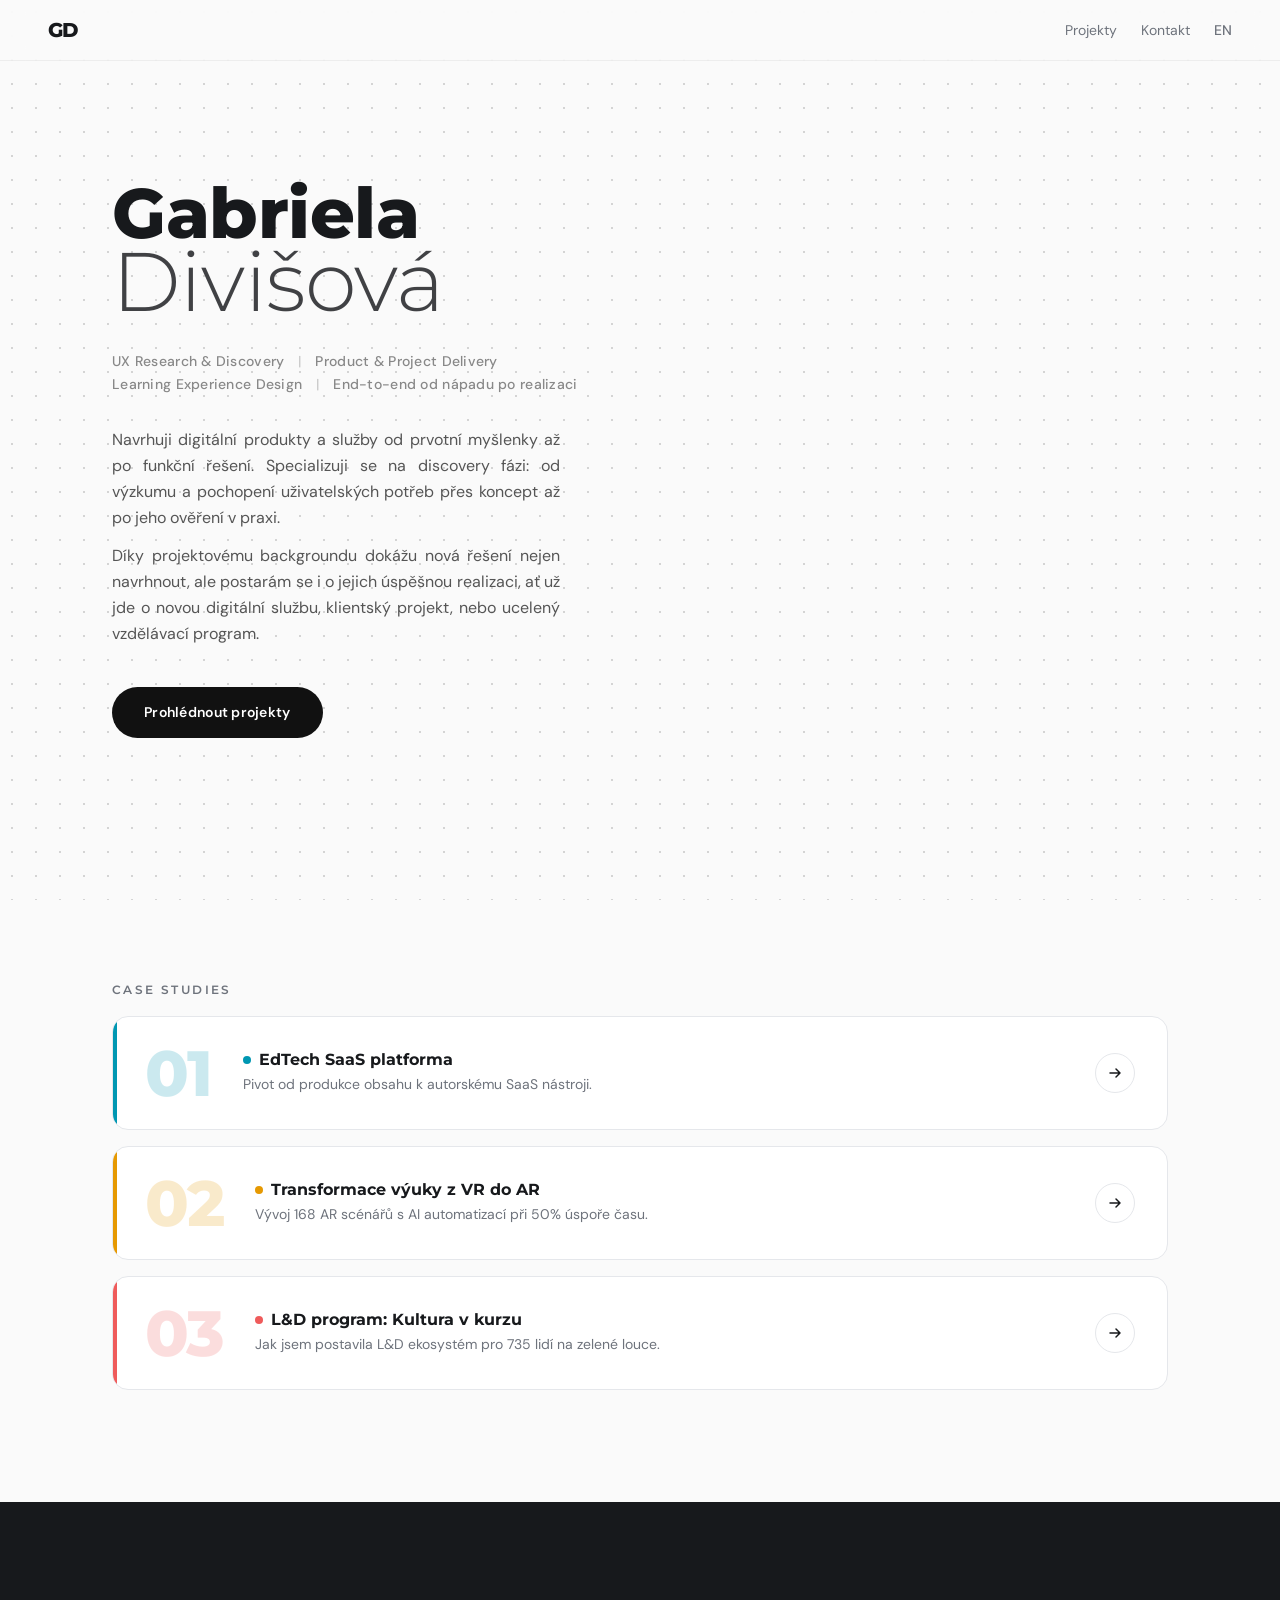
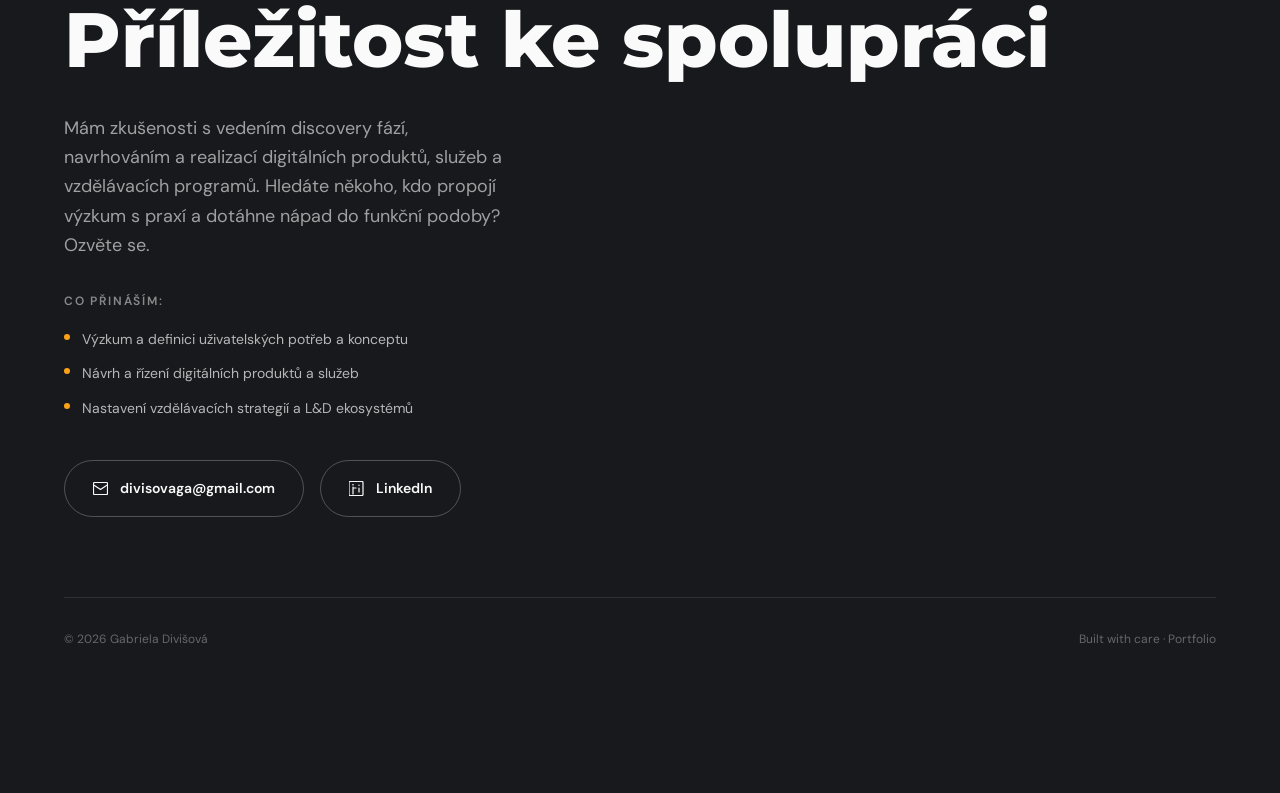
==== index.html @ 26d4492c "Portfolio - kompletní webová verze (8 stránek, CS+EN, 14 obrázků)" ====
<!DOCTYPE html>
<html lang="cs">
<head>
  <meta charset="utf-8">
  <meta name="viewport" content="width=device-width, initial-scale=1.0">
  <title>Gabriela Divišová — UX Research & Discovery</title>
  <meta name="description" content="Portfolio Gabriely Divišové — UX Research, Discovery, Product & Project Delivery, Learning Experience Design.">
  <link rel="stylesheet" href="/assets/css/style.css">
</head>
<body>

<main>

<!-- Navigation -->
<nav class="nav">
  <a href="/" class="nav-logo">GD</a>
  <div class="nav-links">
    <a href="/#work" class="nav-desktop">Projekty</a>
    <a href="/#contact" class="nav-desktop">Kontakt</a>
    <a href="/en/" class="lang">EN</a>
  </div>
</nav>

<!-- Hero Section -->
<section class="hero dot-grid">
  <div class="hero-inner">
    <div class="hero-grid">
      <div>
        <h1>
          <span class="first-name">Gabriela</span>
          <span class="last-name">Divišová</span>
        </h1>
        <p class="hero-subtitle">
          UX Research &amp; Discovery <span class="sep">|</span> Product &amp; Project Delivery<br>
          Learning Experience Design <span class="sep">|</span> End-to-end od nápadu po realizaci
        </p>
        <div class="hero-desc">
          <p>Navrhuji digitální produkty a služby od prvotní myšlenky až po funkční řešení. Specializuji se na discovery fázi: od výzkumu a pochopení uživatelských potřeb přes koncept až po jeho ověření v praxi.</p>
          <p>Díky projektovému backgroundu dokážu nová řešení nejen navrhnout, ale postarám se i o jejich úspěšnou realizaci, ať už jde o novou digitální službu, klientský projekt, nebo ucelený vzdělávací program.</p>
        </div>
        <a href="#work" class="btn-primary fade-up delay-4">Prohlédnout projekty</a>
      </div>
    </div>
  </div>
</section>

<!-- Case Studies Section -->
<section class="case-studies" id="work">
  <p class="section-label">Case Studies</p>
  <div class="case-studies-list">

    <!-- Card 01 - EdTech SaaS (cyan) -->
    <a href="/case/edtech-saas/" class="case-card">
      <div class="accent-bar" style="background:#0097b2"></div>
      <div class="hover-bar" style="background:#0097b2"></div>
      <div class="case-card-inner">
        <div class="case-number cs-cyan">01</div>
        <div class="case-content">
          <div class="case-title-row">
            <span class="case-dot bg-cyan"></span>
            <span class="case-title">EdTech SaaS platforma</span>
          </div>
          <p class="case-desc">Pivot od produkce obsahu k autorskému SaaS nástroji.</p>
        </div>
        <div class="case-arrow">
          <svg width="16" height="16" viewBox="0 0 16 16" fill="none">
            <path d="M3 8h10M9 4l4 4-4 4" stroke="currentColor" stroke-width="1.5" stroke-linecap="round" stroke-linejoin="round"/>
          </svg>
        </div>
      </div>
    </a>

    <!-- Card 02 - VR to AR (amber) -->
    <a href="/case/vr-ar/" class="case-card">
      <div class="accent-bar" style="background:#e69902"></div>
      <div class="hover-bar" style="background:#e69902"></div>
      <div class="case-card-inner">
        <div class="case-number cs-amber">02</div>
        <div class="case-content">
          <div class="case-title-row">
            <span class="case-dot bg-amber"></span>
            <span class="case-title">Transformace výuky z VR do AR</span>
          </div>
          <p class="case-desc">Vývoj 168 AR scénářů s AI automatizací při 50% úspoře času.</p>
        </div>
        <div class="case-arrow">
          <svg width="16" height="16" viewBox="0 0 16 16" fill="none">
            <path d="M3 8h10M9 4l4 4-4 4" stroke="currentColor" stroke-width="1.5" stroke-linecap="round" stroke-linejoin="round"/>
          </svg>
        </div>
      </div>
    </a>

    <!-- Card 03 - Kultura v kurzu (coral) -->
    <a href="/case/kultura-v-kurzu/" class="case-card">
      <div class="accent-bar" style="background:#ef5b5b"></div>
      <div class="hover-bar" style="background:#ef5b5b"></div>
      <div class="case-card-inner">
        <div class="case-number cs-coral">03</div>
        <div class="case-content">
          <div class="case-title-row">
            <span class="case-dot bg-coral"></span>
            <span class="case-title">L&amp;D program: Kultura v kurzu</span>
          </div>
          <p class="case-desc">Jak jsem postavila L&amp;D ekosystém pro 735 lidí na zelené louce.</p>
        </div>
        <div class="case-arrow">
          <svg width="16" height="16" viewBox="0 0 16 16" fill="none">
            <path d="M3 8h10M9 4l4 4-4 4" stroke="currentColor" stroke-width="1.5" stroke-linecap="round" stroke-linejoin="round"/>
          </svg>
        </div>
      </div>
    </a>

  </div>
</section>

<!-- Contact Section -->
<section class="contact" id="contact">
  <div class="contact-inner">
    <h2 class="contact-title">Příležitost ke spolupráci</h2>
    <p class="contact-text">
      Mám zkušenosti s vedením discovery fází, navrhováním a realizací digitálních produktů, služeb a vzdělávacích programů. Hledáte někoho, kdo propojí výzkum s praxí a dotáhne nápad do funkční podoby? Ozvěte se.
    </p>
    <div class="contact-bring">
      <p class="contact-bring-label">Co přináším:</p>
      <ul class="contact-bring-list">
        <li><span class="dot"></span>Výzkum a definici uživatelských potřeb a konceptu</li>
        <li><span class="dot"></span>Návrh a řízení digitálních produktů a služeb</li>
        <li><span class="dot"></span>Nastavení vzdělávacích strategií a L&amp;D ekosystémů</li>
      </ul>
    </div>
    <div class="contact-buttons">
      <a href="mailto:divisovaga@gmail.com" class="btn-outline-light">
        <svg class="contact-btn-icon" viewBox="0 0 15 15" fill="none" xmlns="http://www.w3.org/2000/svg">
          <path d="M1.5 4.5l6 4 6-4m-12 9h12a1 1 0 001-1v-10a1 1 0 00-1-1h-12a1 1 0 00-1 1v10a1 1 0 001 1z" stroke="currentColor" stroke-width="1.2" stroke-linecap="round" stroke-linejoin="round"/>
        </svg>
        divisovaga@gmail.com
      </a>
      <a href="https://www.linkedin.com/in/gabrieladivisova/" target="_blank" rel="noopener noreferrer" class="btn-outline-light">
        <svg class="contact-btn-icon" viewBox="0 0 15 15" fill="none" xmlns="http://www.w3.org/2000/svg">
          <path d="M4 6v7M4 3.5v.5m0 3h3m3 0v4m0-7v.5m-9-4h12a1 1 0 011 1v12a1 1 0 01-1 1h-12a1 1 0 01-1-1v-12a1 1 0 011-1z" stroke="currentColor" stroke-width="1.2" stroke-linecap="round" stroke-linejoin="round"/>
          <circle cx="4" cy="3.5" r=".5" fill="currentColor"/>
        </svg>
        LinkedIn
      </a>
    </div>
    <div class="contact-footer">
      <span>&copy; 2026 Gabriela Divišová</span>
      <span>Built with care &middot; Portfolio</span>
    </div>
  </div>
</section>

</main>

</body>
</html>
---- assets/css/style.css ----
/* ============================================
   Portfolio — Gabriela Divišová
   Design system: Montserrat + DM Sans
   ============================================ */

/* --- Fonts (Google Fonts fallback) --- */
@import url('https://fonts.googleapis.com/css2?family=DM+Sans:ital,opsz,wght@0,9..40,400;0,9..40,500;0,9..40,700;1,9..40,400&family=Montserrat:wght@300;600;700;800&display=swap');

/* --- CSS Variables --- */
:root {
  /* Colors */
  --bg: #fafafa;
  --fg: #17191c;
  --muted: #6e737c;
  --body: #555555;
  --soft: #888888;
  --separator: #cccccc;
  --card-bg: #ffffff;
  --border: #e5e7eb;
  --btn-bg: #111111;

  /* Accent colors for case studies */
  --cs-cyan: #0097b2;
  --cs-amber: #e69902;
  --cs-coral: #ef5b5b;

  /* Contact section */
  --contact-bg: #17191c;
  --contact-text: #fafafa;

  /* Typography */
  --font-display: 'Montserrat', system-ui, sans-serif;
  --font-body: 'DM Sans', system-ui, sans-serif;

  /* Layout */
  --max-width: 72rem; /* 1152px */
  --nav-height: 61px;
}

/* --- Reset --- */
*, *::before, *::after {
  margin: 0;
  padding: 0;
  box-sizing: border-box;
}

html {
  scroll-behavior: smooth;
}

body {
  font-family: var(--font-body);
  background: var(--bg);
  color: var(--fg);
  line-height: 1.625;
  -webkit-font-smoothing: antialiased;
  -moz-osx-font-smoothing: grayscale;
}

img {
  max-width: 100%;
  height: auto;
  display: block;
}

a {
  color: inherit;
  text-decoration: none;
}

ul {
  list-style: none;
}

/* --- Dot Grid Background --- */
.dot-grid {
  position: relative;
  background-image: radial-gradient(circle, #d4d4d4 1px, transparent 1px);
  background-size: 24px 24px;
}

/* --- Navigation --- */
.nav {
  position: fixed;
  top: 0;
  left: 0;
  right: 0;
  z-index: 50;
  height: var(--nav-height);
  padding: 16px 48px;
  display: flex;
  align-items: center;
  justify-content: space-between;
  background: rgba(250, 250, 250, 0.8);
  backdrop-filter: blur(12px);
  -webkit-backdrop-filter: blur(12px);
  border-bottom: 1px solid rgba(0, 0, 0, 0.05);
}

.nav-logo {
  font-family: var(--font-display);
  font-size: 1.25rem;
  font-weight: 800;
  letter-spacing: -0.03em;
  transition: opacity 0.2s;
}

.nav-logo:hover {
  opacity: 0.7;
}

.nav-links {
  display: flex;
  align-items: center;
  gap: 24px;
}

.nav-links a {
  font-size: 0.875rem;
  color: var(--muted);
  transition: color 0.2s;
}

.nav-links a:hover {
  color: var(--fg);
}

.nav-links a.lang {
  font-weight: 500;
}

/* Hide desktop-only links on mobile */
@media (max-width: 767px) {
  .nav {
    padding: 16px 24px;
  }
  .nav-desktop {
    display: none;
  }
}

/* --- Hero Section --- */
.hero {
  min-height: 100vh;
  padding-top: calc(var(--nav-height) + 0px);
  display: flex;
  align-items: center;
  overflow: hidden;
  background-color: #fafafa;
}

.hero-inner {
  position: relative;
  z-index: 10;
  width: 100%;
  max-width: var(--max-width);
  margin: 0 auto;
  padding: 0 48px 40px;
}

.hero-grid {
  display: grid;
  grid-template-columns: 1fr;
  gap: 32px;
  align-items: center;
}

@media (min-width: 1024px) {
  .hero-grid {
    grid-template-columns: 3fr 2fr;
    gap: 48px;
  }
}

@media (max-width: 767px) {
  .hero-inner {
    padding: 0 24px 40px;
  }
}

/* --- Typography --- */
h1 {
  font-family: var(--font-display);
  line-height: 0.88;
  letter-spacing: -0.02em;
  margin-bottom: 2rem;
}

h1 .first-name {
  display: block;
  font-size: clamp(2.8rem, 5.5vw, 4.5rem);
  font-weight: 800;
  color: var(--fg);
}

h1 .last-name {
  display: block;
  font-size: clamp(3.2rem, 6.5vw, 5.2rem);
  font-weight: 300;
  color: rgba(23, 25, 28, 0.82);
  letter-spacing: -0.01em;
}

/* Hero subtitle */
.hero-subtitle {
  font-size: 0.875rem;
  font-weight: 500;
  letter-spacing: 0.02em;
  line-height: 1.625;
  color: var(--soft);
  margin-bottom: 2rem;
}

.hero-subtitle .sep {
  color: var(--separator);
  margin: 0 0.6rem;
}

/* Hero description */
.hero-desc {
  max-width: 28rem;
  display: flex;
  flex-direction: column;
  gap: 0.75rem;
  margin-bottom: 2.5rem;
}

.hero-desc p {
  font-size: 1rem;
  line-height: 1.625;
  color: var(--body);
  text-align: justify;
}

/* --- Buttons --- */
.btn-primary {
  display: inline-block;
  padding: 14px 32px;
  border-radius: 9999px;
  background: var(--btn-bg);
  color: #fff;
  font-size: 0.875rem;
  font-weight: 600;
  letter-spacing: 0.02em;
  transition: opacity 0.2s;
}

.btn-primary:hover {
  opacity: 0.75;
}

.btn-outline-light {
  display: inline-flex;
  align-items: center;
  gap: 12px;
  padding: 16px 28px;
  border-radius: 9999px;
  border: 1px solid rgba(250, 250, 250, 0.25);
  color: var(--contact-text);
  font-size: 0.875rem;
  font-weight: 600;
  transition: background 0.2s;
}

.btn-outline-light:hover {
  background: rgba(250, 250, 250, 0.1);
}

.btn-light {
  display: inline-flex;
  align-items: center;
  gap: 12px;
  padding: 16px 28px;
  border-radius: 9999px;
  background: var(--contact-text);
  color: var(--fg);
  font-size: 0.875rem;
  font-weight: 600;
  transition: opacity 0.2s;
}

.btn-light:hover {
  opacity: 0.9;
}

/* --- Section Headings --- */
.section-label {
  font-family: var(--font-display);
  font-size: 0.75rem;
  font-weight: 600;
  text-transform: uppercase;
  letter-spacing: 0.2em;
  color: var(--muted);
  margin-bottom: 1rem;
}

/* --- Case Studies Section --- */
.case-studies {
  padding: 80px 48px 112px;
  max-width: var(--max-width);
  margin: 0 auto;
}

@media (max-width: 767px) {
  .case-studies {
    padding: 40px 24px 80px;
  }
}

.case-studies-list {
  display: flex;
  flex-direction: column;
  gap: 16px;
}

/* Individual case study card */
.case-card {
  position: relative;
  overflow: hidden;
  border-radius: 16px;
  background: var(--card-bg);
  border: 1px solid var(--border);
  transition: box-shadow 0.3s;
  cursor: pointer;
  display: block;
}

.case-card:hover {
  box-shadow: 0 4px 12px rgba(0, 0, 0, 0.06);
}

.case-card-inner {
  display: flex;
  align-items: center;
  gap: 20px;
  padding: 24px 32px;
}

@media (min-width: 768px) {
  .case-card-inner {
    gap: 32px;
  }
}

@media (max-width: 767px) {
  .case-card-inner {
    padding: 20px;
    gap: 16px;
  }
}

.case-number {
  font-family: var(--font-display);
  font-weight: 800;
  line-height: 1;
  flex-shrink: 0;
  user-select: none;
  font-size: clamp(2.5rem, 6vw, 4rem);
  letter-spacing: -0.03em;
  opacity: 0.2;
}

.case-content {
  flex: 1;
  min-width: 0;
}

.case-title-row {
  display: flex;
  align-items: center;
  gap: 8px;
  margin-bottom: 4px;
}

.case-dot {
  width: 8px;
  height: 8px;
  border-radius: 50%;
  flex-shrink: 0;
}

.case-title {
  font-family: var(--font-display);
  font-size: 1rem;
  font-weight: 700;
  line-height: 1.25;
}

.case-desc {
  color: var(--muted);
  font-size: 0.875rem;
  line-height: 1.5;
}

.case-arrow {
  flex-shrink: 0;
  display: flex;
  align-items: center;
  justify-content: center;
  width: 40px;
  height: 40px;
  border-radius: 50%;
  border: 1px solid var(--border);
  transition: transform 0.3s;
}

.case-card:hover .case-arrow {
  transform: translateX(2px);
}

/* Case card accent border (left) + bottom hover bar */
.case-card .accent-bar {
  position: absolute;
  left: 0;
  top: 0;
  bottom: 0;
  width: 4px;
}

.case-card .hover-bar {
  position: absolute;
  bottom: 0;
  left: 0;
  right: 0;
  height: 2px;
  opacity: 0;
  transition: opacity 0.3s;
}

.case-card:hover .hover-bar {
  opacity: 1;
}

/* --- Case Study Colors --- */
.cs-cyan {
  color: var(--cs-cyan);
}
.bg-cyan {
  background: var(--cs-cyan);
}
.border-cyan {
  border-left-color: var(--cs-cyan);
}

.cs-amber {
  color: var(--cs-amber);
}
.bg-amber {
  background: var(--cs-amber);
}
.border-amber {
  border-left-color: var(--cs-amber);
}

.cs-coral {
  color: var(--cs-coral);
}
.bg-coral {
  background: var(--cs-coral);
}
.border-coral {
  border-left-color: var(--cs-coral);
}

/* --- Contact Section --- */
.contact {
  position: relative;
  overflow: hidden;
  background: var(--contact-bg);
  color: var(--contact-text);
  padding: 96px 48px 144px;
}

@media (max-width: 767px) {
  .contact {
    padding: 60px 24px 80px;
  }
}

.contact-inner {
  position: relative;
  z-index: 10;
  max-width: var(--max-width);
  margin: 0 auto;
}

.contact-title {
  font-family: var(--font-display);
  font-size: clamp(3rem, 6vw, 5rem);
  font-weight: 800;
  line-height: 1.1;
  margin-bottom: 2rem;
}

.contact-text {
  color: rgba(250, 250, 250, 0.6);
  font-size: 1.125rem;
  line-height: 1.625;
  max-width: 28rem;
  margin-bottom: 2rem;
}

.contact-bring {
  margin-bottom: 2.5rem;
}

.contact-bring-label {
  color: rgba(250, 250, 250, 0.5);
  font-size: 0.75rem;
  font-weight: 600;
  text-transform: uppercase;
  letter-spacing: 0.15em;
  margin-bottom: 1rem;
}

.contact-bring-list {
  display: flex;
  flex-direction: column;
  gap: 12px;
}

.contact-bring-list li {
  display: flex;
  gap: 12px;
  color: rgba(250, 250, 250, 0.7);
  font-size: 0.875rem;
  line-height: 1.625;
}

.contact-bring-list li .dot {
  margin-top: 6px;
  width: 6px;
  height: 6px;
  border-radius: 50%;
  background: hsl(36, 98%, 54%);
  flex-shrink: 0;
}

.contact-buttons {
  display: flex;
  flex-direction: column;
  gap: 16px;
}

@media (min-width: 640px) {
  .contact-buttons {
    flex-direction: row;
  }
}

.contact-btn-icon {
  width: 15px;
  height: 15px;
  flex-shrink: 0;
}

/* --- Footer --- */
.contact-footer {
  margin-top: 80px;
  padding-top: 32px;
  border-top: 1px solid rgba(250, 250, 250, 0.1);
  display: flex;
  flex-direction: column;
  gap: 16px;
  color: rgba(250, 250, 250, 0.35);
  font-size: 0.75rem;
}

@media (min-width: 768px) {
  .contact-footer {
    flex-direction: row;
    justify-content: space-between;
    align-items: center;
  }
}

/* ============================================
   Case Study Page Styles
   ============================================ */

.cs-page {
  padding-top: var(--nav-height);
}

.cs-back {
  max-width: var(--max-width);
  margin: 0 auto;
  padding: 24px 48px 0;
}

@media (max-width: 767px) {
  .cs-back {
    padding: 16px 24px 0;
  }
}

.cs-back a {
  display: inline-flex;
  align-items: center;
  gap: 6px;
  font-size: 0.875rem;
  color: var(--muted);
  transition: color 0.2s;
}

.cs-back a:hover {
  color: var(--fg);
}

.cs-back a svg {
  width: 14px;
  height: 14px;
}

.cs-header {
  max-width: var(--max-width);
  margin: 0 auto;
  padding: 16px 48px 0;
  position: relative;
}

@media (max-width: 767px) {
  .cs-header {
    padding: 12px 24px 0;
  }
}

.cs-number-deco {
  position: absolute;
  right: 48px;
  top: -20px;
  font-family: var(--font-display);
  font-weight: 800;
  font-size: clamp(6rem, 15vw, 12rem);
  line-height: 1;
  letter-spacing: -0.03em;
  opacity: 0.06;
  user-select: none;
  pointer-events: none;
}

@media (max-width: 767px) {
  .cs-number-deco {
    right: 24px;
  }
}

.cs-title {
  font-family: var(--font-display);
  font-size: clamp(2rem, 4vw, 3.5rem);
  font-weight: 800;
  line-height: 1.1;
  margin-bottom: 0.5rem;
}

.cs-meta {
  font-size: 0.875rem;
  color: var(--muted);
  margin-bottom: 2rem;
}

.cs-quote {
  font-style: italic;
  color: var(--body);
  max-width: 42rem;
  margin-bottom: 3rem;
  line-height: 1.7;
  border-left: 3px solid var(--separator);
  padding-left: 1.25rem;
}

/* --- Case Study Content --- */
.cs-content {
  max-width: var(--max-width);
  margin: 0 auto;
  padding: 0 48px 64px;
}

@media (max-width: 767px) {
  .cs-content {
    padding: 0 24px 48px;
  }
}

.cs-section {
  margin-bottom: 3rem;
}

.cs-section h2 {
  font-family: var(--font-display);
  font-size: 0.75rem;
  font-weight: 600;
  text-transform: uppercase;
  letter-spacing: 0.2em;
  color: var(--muted);
  margin-bottom: 1rem;
}

.cs-section p {
  font-size: 1rem;
  line-height: 1.75;
  color: var(--body);
  margin-bottom: 1rem;
}

.cs-section ul {
  display: flex;
  flex-direction: column;
  gap: 10px;
  margin-bottom: 1.5rem;
}

.cs-section ul li {
  font-size: 1rem;
  line-height: 1.75;
  color: var(--body);
  padding-left: 1.5rem;
  position: relative;
}

.cs-section ul li::before {
  content: '';
  position: absolute;
  left: 0;
  top: 10px;
  width: 6px;
  height: 6px;
  border-radius: 50%;
  flex-shrink: 0;
}

.cs-section ul li strong {
  font-weight: 600;
  color: var(--fg);
}

/* --- Sample Grids --- */
.sample-block {
  margin-bottom: 2.5rem;
}

.sample-label {
  font-family: var(--font-display);
  font-size: 0.75rem;
  font-weight: 600;
  text-transform: uppercase;
  letter-spacing: 0.15em;
  color: var(--muted);
  margin-bottom: 1rem;
}

.sample-grid {
  display: grid;
  grid-template-columns: 1fr;
  gap: 16px;
}

@media (min-width: 768px) {
  .sample-grid {
    grid-template-columns: 1fr 1fr;
  }
}

.sample-item {
  display: flex;
  flex-direction: column;
  gap: 8px;
}

.sample-item img {
  width: 100%;
  border-radius: 8px;
  border: 1px solid var(--border);
  cursor: pointer;
  transition: box-shadow 0.2s;
}

.sample-item img:hover {
  box-shadow: 0 4px 16px rgba(0, 0, 0, 0.08);
}

.sample-item .caption {
  font-size: 0.75rem;
  color: var(--muted);
  line-height: 1.4;
}

/* --- Reflection Box --- */
.reflection-box {
  background: #f2f2f4;
  border-radius: 12px;
  padding: 24px 32px;
  margin-top: 2rem;
}

.reflection-box .reflection-label {
  font-family: var(--font-display);
  font-size: 0.75rem;
  font-weight: 600;
  text-transform: uppercase;
  letter-spacing: 0.15em;
  color: var(--muted);
  margin-bottom: 0.75rem;
}

.reflection-box p {
  font-style: italic;
  font-size: 0.9375rem;
  line-height: 1.7;
  color: var(--body);
  margin-bottom: 0;
}

/* --- Case Study Pagination (footer) --- */
.cs-pagination {
  background: var(--fg);
  color: var(--contact-text);
  padding: 48px;
}

@media (max-width: 767px) {
  .cs-pagination {
    padding: 32px 24px;
  }
}

.cs-pagination-inner {
  max-width: var(--max-width);
  margin: 0 auto;
  display: flex;
  flex-direction: column;
  justify-content: space-between;
  gap: 32px;
}

@media (min-width: 768px) {
  .cs-pagination-inner {
    flex-direction: row;
    align-items: center;
  }
}

.cs-prev {
  display: flex;
  align-items: center;
  gap: 8px;
  color: rgba(250, 250, 250, 0.5);
  font-size: 0.875rem;
  transition: color 0.2s;
}

.cs-prev:hover {
  color: var(--contact-text);
}

.cs-next-block {
  text-align: right;
}

.cs-next-label {
  font-size: 0.75rem;
  font-weight: 600;
  text-transform: uppercase;
  letter-spacing: 0.15em;
  color: rgba(250, 250, 250, 0.4);
  margin-bottom: 0.5rem;
}

.cs-next-title {
  font-family: var(--font-display);
  font-size: 1.5rem;
  font-weight: 700;
  margin-bottom: 0.75rem;
}

/* --- Animations --- */
.fade-up {
  opacity: 0;
  transform: translateY(20px);
  animation: fadeUp 0.6s ease-out forwards;
}

.delay-1 { animation-delay: 0.1s; }
.delay-2 { animation-delay: 0.2s; }
.delay-3 { animation-delay: 0.3s; }
.delay-4 { animation-delay: 0.4s; }

@keyframes fadeUp {
  to {
    opacity: 1;
    transform: translateY(0);
  }
}

/* --- SVG Icons inline --- */
.icon-arrow-right {
  width: 16px;
  height: 16px;
}

.icon-arrow-left {
  width: 14px;
  height: 14px;
}

.icon-mail {
  width: 15px;
  height: 15px;
}

.icon-linkedin {
  width: 15px;
  height: 15px;
}

/* --- Utility --- */
.text-center { text-align: center; }
.sr-only { position: absolute; width: 1px; height: 1px; overflow: hidden; clip: rect(0,0,0,0); white-space: nowrap; border: 0; }
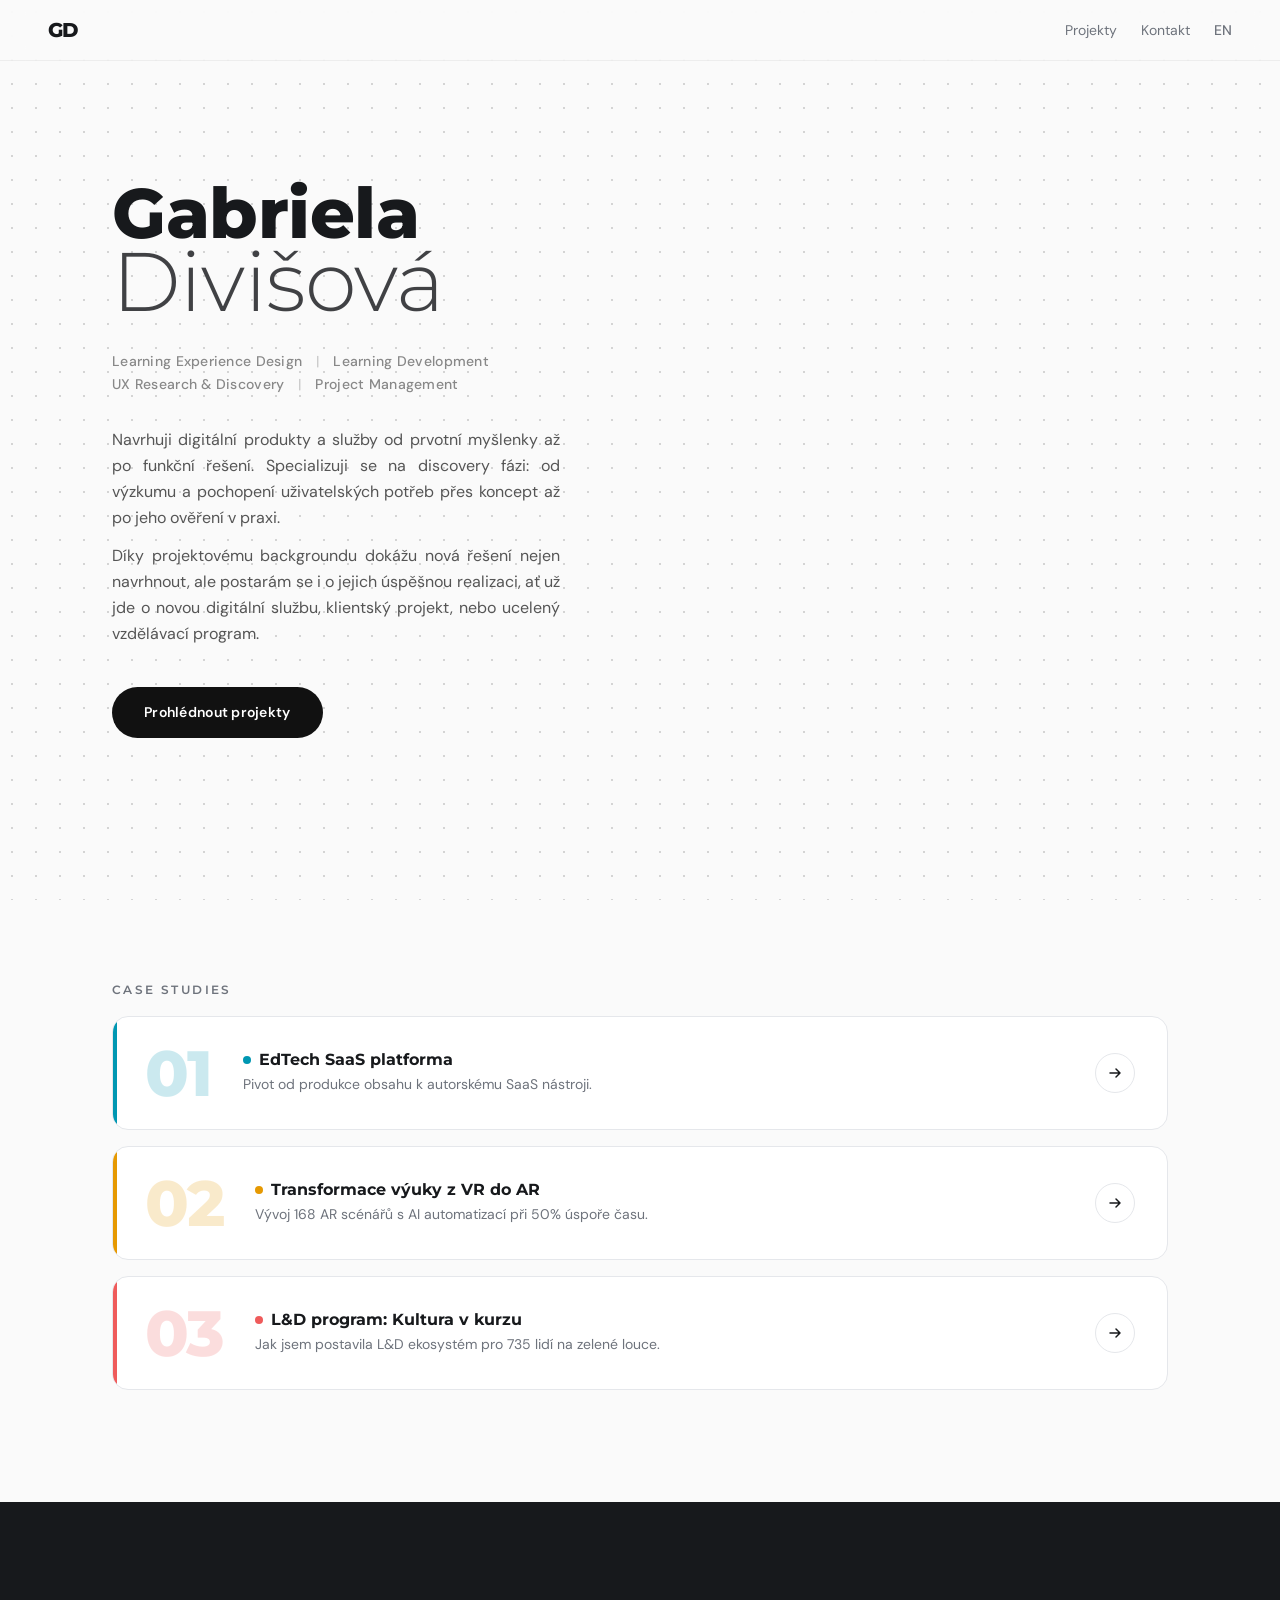
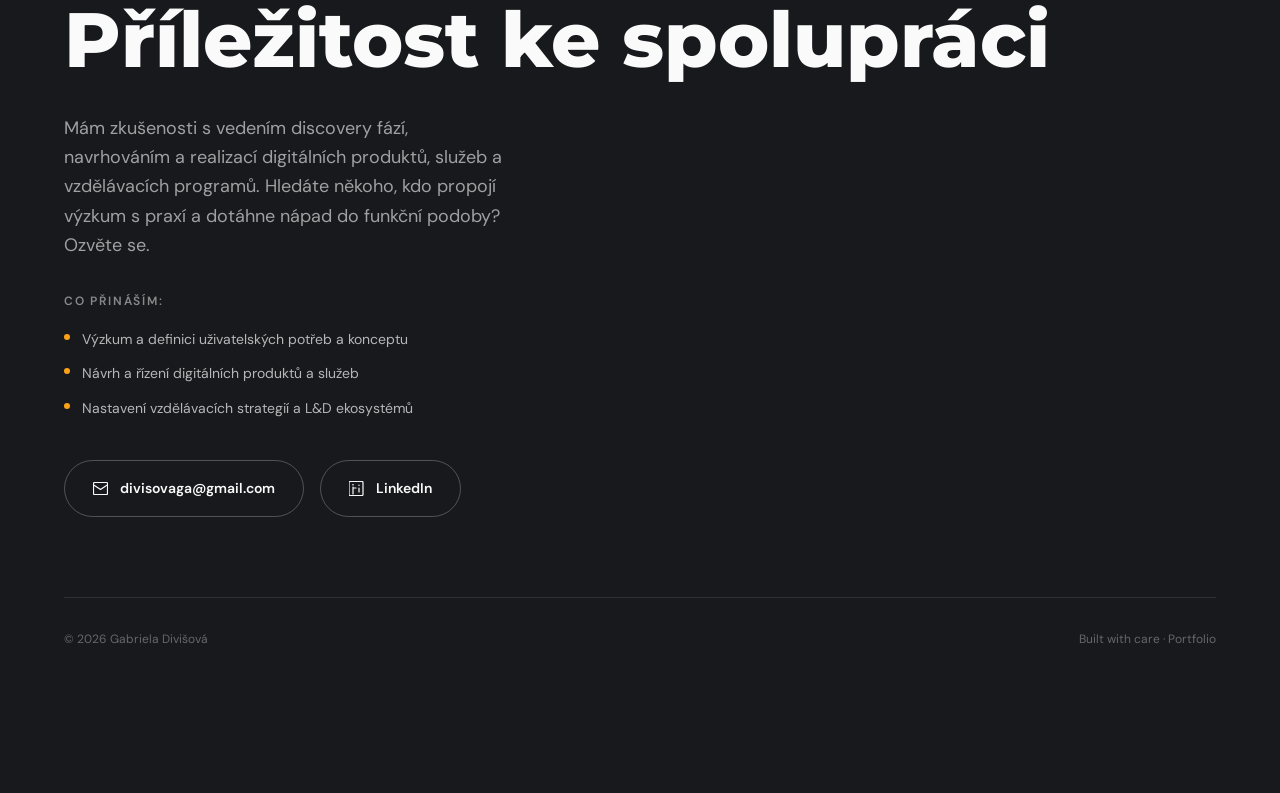
==== commit cd31b472: "update hero subtitle: new positioning items (Learning Experience Design, Learning Development, UX Re" ====
--- a/index.html
+++ b/index.html
@@ -31,8 +31,8 @@
           <span class="last-name">Divišová</span>
         </h1>
         <p class="hero-subtitle">
-          UX Research &amp; Discovery <span class="sep">|</span> Product &amp; Project Delivery<br>
-          Learning Experience Design <span class="sep">|</span> End-to-end od nápadu po realizaci
+          Learning Experience Design <span class="sep">|</span> Learning Development<br>
+          UX Research &amp; Discovery <span class="sep">|</span> Project Management
         </p>
         <div class="hero-desc">
           <p>Navrhuji digitální produkty a služby od prvotní myšlenky až po funkční řešení. Specializuji se na discovery fázi: od výzkumu a pochopení uživatelských potřeb přes koncept až po jeho ověření v praxi.</p>
--- a/assets/css/style.css
+++ b/assets/css/style.css
@@ -758,7 +758,42 @@
 @media (min-width: 768px) {
   .sample-grid {
     grid-template-columns: 1fr 1fr;
-  }
+    align-items: start;
+  }
+}
+
+@media (min-width: 768px) {
+  .sample-grid-three {
+    grid-template-columns: repeat(3, 1fr);
+  }
+}
+
+/* 3-column grid (3x2) — for 4-image samples */
+@media (min-width: 768px) {
+  .sample-grid-three-by-two {
+    grid-template-columns: repeat(3, 1fr);
+  }
+}
+.sample-empty {
+  visibility: hidden;
+}
+
+/* Custom duo layout: one+two stacked */
+.sample-duo {
+  display: grid;
+  gap: 16px;
+}
+
+@media (min-width: 768px) {
+  .sample-duo {
+    grid-template-columns: 1.3fr 1fr;
+  }
+}
+
+.sample-duo-secondary {
+  display: flex;
+  flex-direction: column;
+  gap: 16px;
 }
 
 .sample-item {
@@ -769,6 +804,7 @@
 
 .sample-item img {
   width: 100%;
+  height: auto;
   border-radius: 8px;
   border: 1px solid var(--border);
   cursor: pointer;
@@ -913,6 +949,51 @@
   height: 15px;
 }
 
+/* --- Lightbox --- */
+.lightbox-overlay {
+  display: none;
+  position: fixed;
+  top: 0; left: 0; right: 0; bottom: 0;
+  z-index: 9999;
+  background: rgba(0, 0, 0, 0.85);
+  backdrop-filter: blur(4px);
+  cursor: pointer;
+  overflow: auto;
+  padding: 32px;
+  text-align: center;
+}
+
+.lightbox-overlay.active {
+  display: block;
+}
+
+.lightbox-overlay img {
+  display: inline-block;
+  border-radius: 8px;
+  box-shadow: 0 8px 40px rgba(0, 0, 0, 0.4);
+  cursor: default;
+  margin: 0 auto;
+}
+
+.lightbox-close {
+  position: absolute;
+  top: 20px;
+  right: 28px;
+  color: #fff;
+  font-size: 2rem;
+  line-height: 1;
+  cursor: pointer;
+  opacity: 0.7;
+  transition: opacity 0.2s;
+  background: none;
+  border: none;
+  font-family: var(--font-body);
+}
+
+.lightbox-close:hover {
+  opacity: 1;
+}
+
 /* --- Utility --- */
 .text-center { text-align: center; }
 .sr-only { position: absolute; width: 1px; height: 1px; overflow: hidden; clip: rect(0,0,0,0); white-space: nowrap; border: 0; }
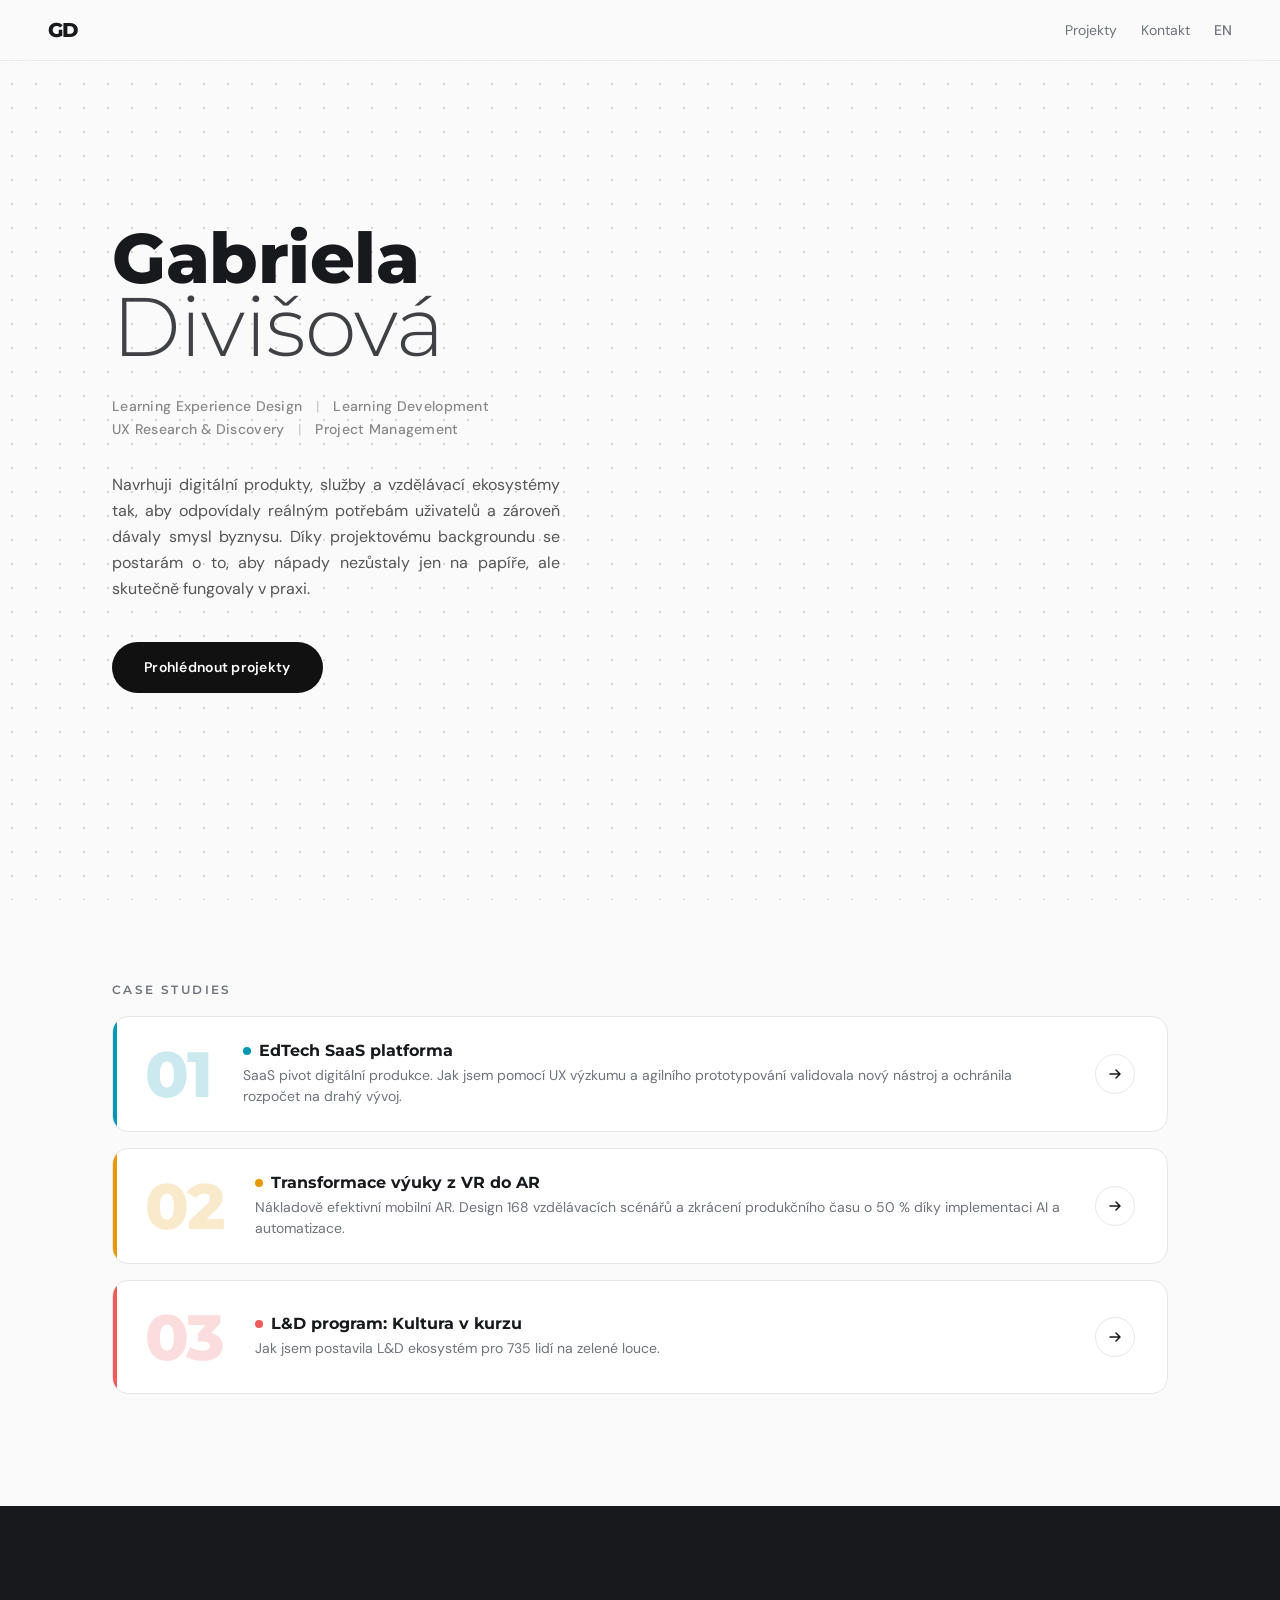
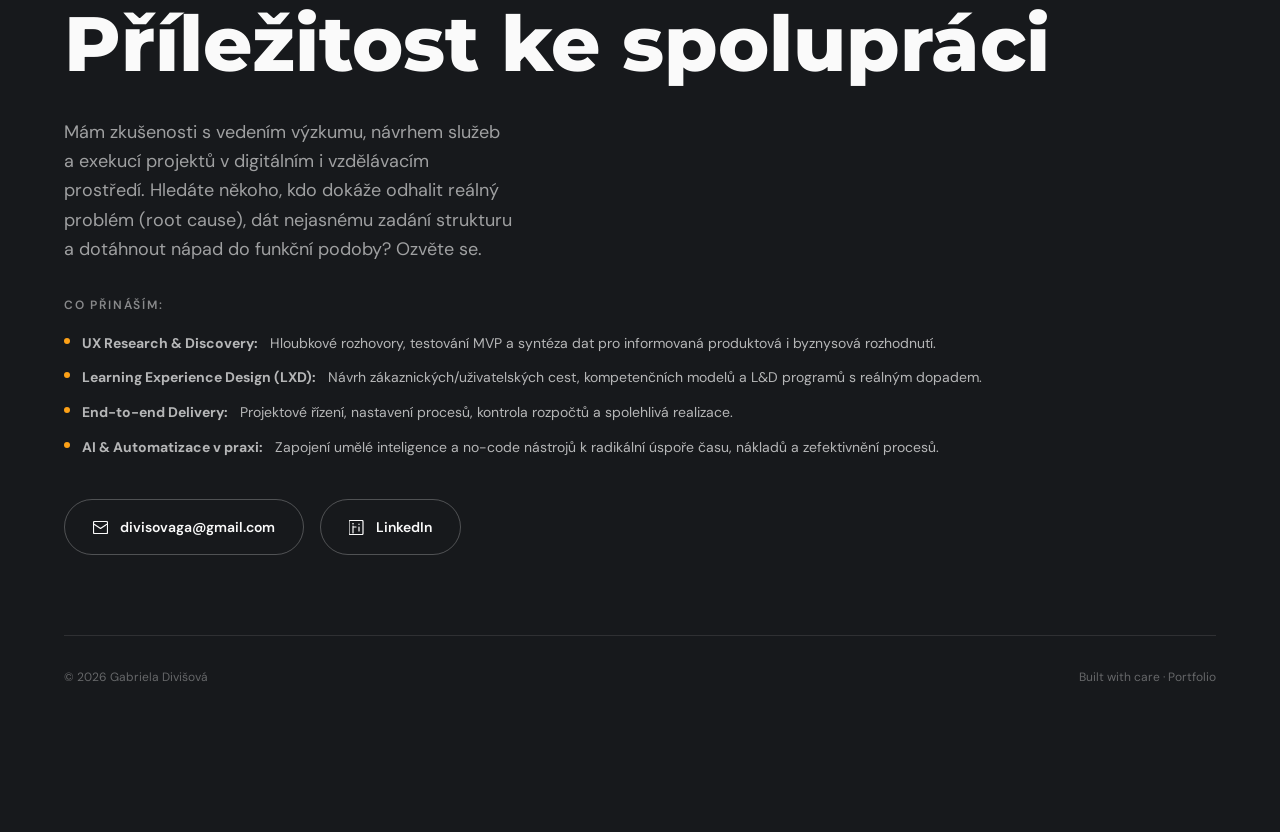
==== commit dedaa021: "CS update: new texts, stats section (variant C), 'co bylo klíčové' replaces 'dopad projektu', update" ====
--- a/index.html
+++ b/index.html
@@ -35,8 +35,7 @@
           UX Research &amp; Discovery <span class="sep">|</span> Project Management
         </p>
         <div class="hero-desc">
-          <p>Navrhuji digitální produkty a služby od prvotní myšlenky až po funkční řešení. Specializuji se na discovery fázi: od výzkumu a pochopení uživatelských potřeb přes koncept až po jeho ověření v praxi.</p>
-          <p>Díky projektovému backgroundu dokážu nová řešení nejen navrhnout, ale postarám se i o jejich úspěšnou realizaci, ať už jde o novou digitální službu, klientský projekt, nebo ucelený vzdělávací program.</p>
+          <p>Navrhuji digitální produkty, služby a vzdělávací ekosystémy tak, aby odpovídaly reálným potřebám uživatelů a zároveň dávaly smysl byznysu. Díky projektovému backgroundu se postarám o to, aby nápady nezůstaly jen na papíře, ale skutečně fungovaly v praxi.</p>
         </div>
         <a href="#work" class="btn-primary fade-up delay-4">Prohlédnout projekty</a>
       </div>
@@ -60,7 +59,7 @@
             <span class="case-dot bg-cyan"></span>
             <span class="case-title">EdTech SaaS platforma</span>
           </div>
-          <p class="case-desc">Pivot od produkce obsahu k autorskému SaaS nástroji.</p>
+          <p class="case-desc">SaaS pivot digitální produkce. Jak jsem pomocí UX výzkumu a agilního prototypování validovala nový nástroj a ochránila rozpočet na drahý vývoj.</p>
         </div>
         <div class="case-arrow">
           <svg width="16" height="16" viewBox="0 0 16 16" fill="none">
@@ -81,7 +80,7 @@
             <span class="case-dot bg-amber"></span>
             <span class="case-title">Transformace výuky z VR do AR</span>
           </div>
-          <p class="case-desc">Vývoj 168 AR scénářů s AI automatizací při 50% úspoře času.</p>
+          <p class="case-desc">Nákladově efektivní mobilní AR. Design 168 vzdělávacích scénářů a zkrácení produkčního času o 50 % díky implementaci AI a automatizace.</p>
         </div>
         <div class="case-arrow">
           <svg width="16" height="16" viewBox="0 0 16 16" fill="none">
@@ -120,14 +119,15 @@
   <div class="contact-inner">
     <h2 class="contact-title">Příležitost ke spolupráci</h2>
     <p class="contact-text">
-      Mám zkušenosti s vedením discovery fází, navrhováním a realizací digitálních produktů, služeb a vzdělávacích programů. Hledáte někoho, kdo propojí výzkum s praxí a dotáhne nápad do funkční podoby? Ozvěte se.
+      Mám zkušenosti s vedením výzkumu, návrhem služeb a exekucí projektů v digitálním i vzdělávacím prostředí. Hledáte někoho, kdo dokáže odhalit reálný problém (root cause), dát nejasnému zadání strukturu a dotáhnout nápad do funkční podoby? Ozvěte se.
     </p>
     <div class="contact-bring">
       <p class="contact-bring-label">Co přináším:</p>
       <ul class="contact-bring-list">
-        <li><span class="dot"></span>Výzkum a definici uživatelských potřeb a konceptu</li>
-        <li><span class="dot"></span>Návrh a řízení digitálních produktů a služeb</li>
-        <li><span class="dot"></span>Nastavení vzdělávacích strategií a L&amp;D ekosystémů</li>
+        <li><span class="dot"></span><strong>UX Research &amp; Discovery:</strong> Hloubkové rozhovory, testování MVP a syntéza dat pro informovaná produktová i byznysová rozhodnutí.</li>
+        <li><span class="dot"></span><strong>Learning Experience Design (LXD):</strong> Návrh zákaznických/uživatelských cest, kompetenčních modelů a L&amp;D programů s reálným dopadem.</li>
+        <li><span class="dot"></span><strong>End-to-end Delivery:</strong> Projektové řízení, nastavení procesů, kontrola rozpočtů a spolehlivá realizace.</li>
+        <li><span class="dot"></span><strong>AI &amp; Automatizace v praxi:</strong> Zapojení umělé inteligence a no-code nástrojů k radikální úspoře času, nákladů a zefektivnění procesů.</li>
       </ul>
     </div>
     <div class="contact-buttons">
--- a/assets/css/style.css
+++ b/assets/css/style.css
@@ -129,13 +129,13 @@
   font-weight: 500;
 }
 
-/* Hide desktop-only links on mobile */
+/* Adjust mobile nav spacing */
 @media (max-width: 767px) {
   .nav {
     padding: 16px 24px;
   }
-  .nav-desktop {
-    display: none;
+  .nav-links {
+    gap: 16px;
   }
 }
 
@@ -667,6 +667,47 @@
   line-height: 1.7;
   border-left: 3px solid var(--separator);
   padding-left: 1.25rem;
+}
+
+/* --- Stats Cards (Shrnutí v číslech) — clean inline --- */
+.stats-grid {
+  display: grid;
+  grid-template-columns: repeat(4, 1fr);
+  gap: 16px;
+  margin-bottom: 3rem;
+}
+
+.stat-item {
+  display: flex;
+  flex-direction: column;
+  gap: 6px;
+  padding: 8px 0;
+}
+
+.stat-number {
+  font-family: var(--font-display);
+  font-weight: 800;
+  font-size: 2rem;
+  line-height: 1.1;
+  letter-spacing: -0.02em;
+}
+
+.stat-desc {
+  font-size: 0.8125rem;
+  line-height: 1.45;
+  color: var(--body);
+}
+
+@media (max-width: 900px) {
+  .stats-grid {
+    grid-template-columns: repeat(2, 1fr);
+  }
+}
+
+@media (max-width: 540px) {
+  .stats-grid {
+    grid-template-columns: 1fr;
+  }
 }
 
 /* --- Case Study Content --- */
